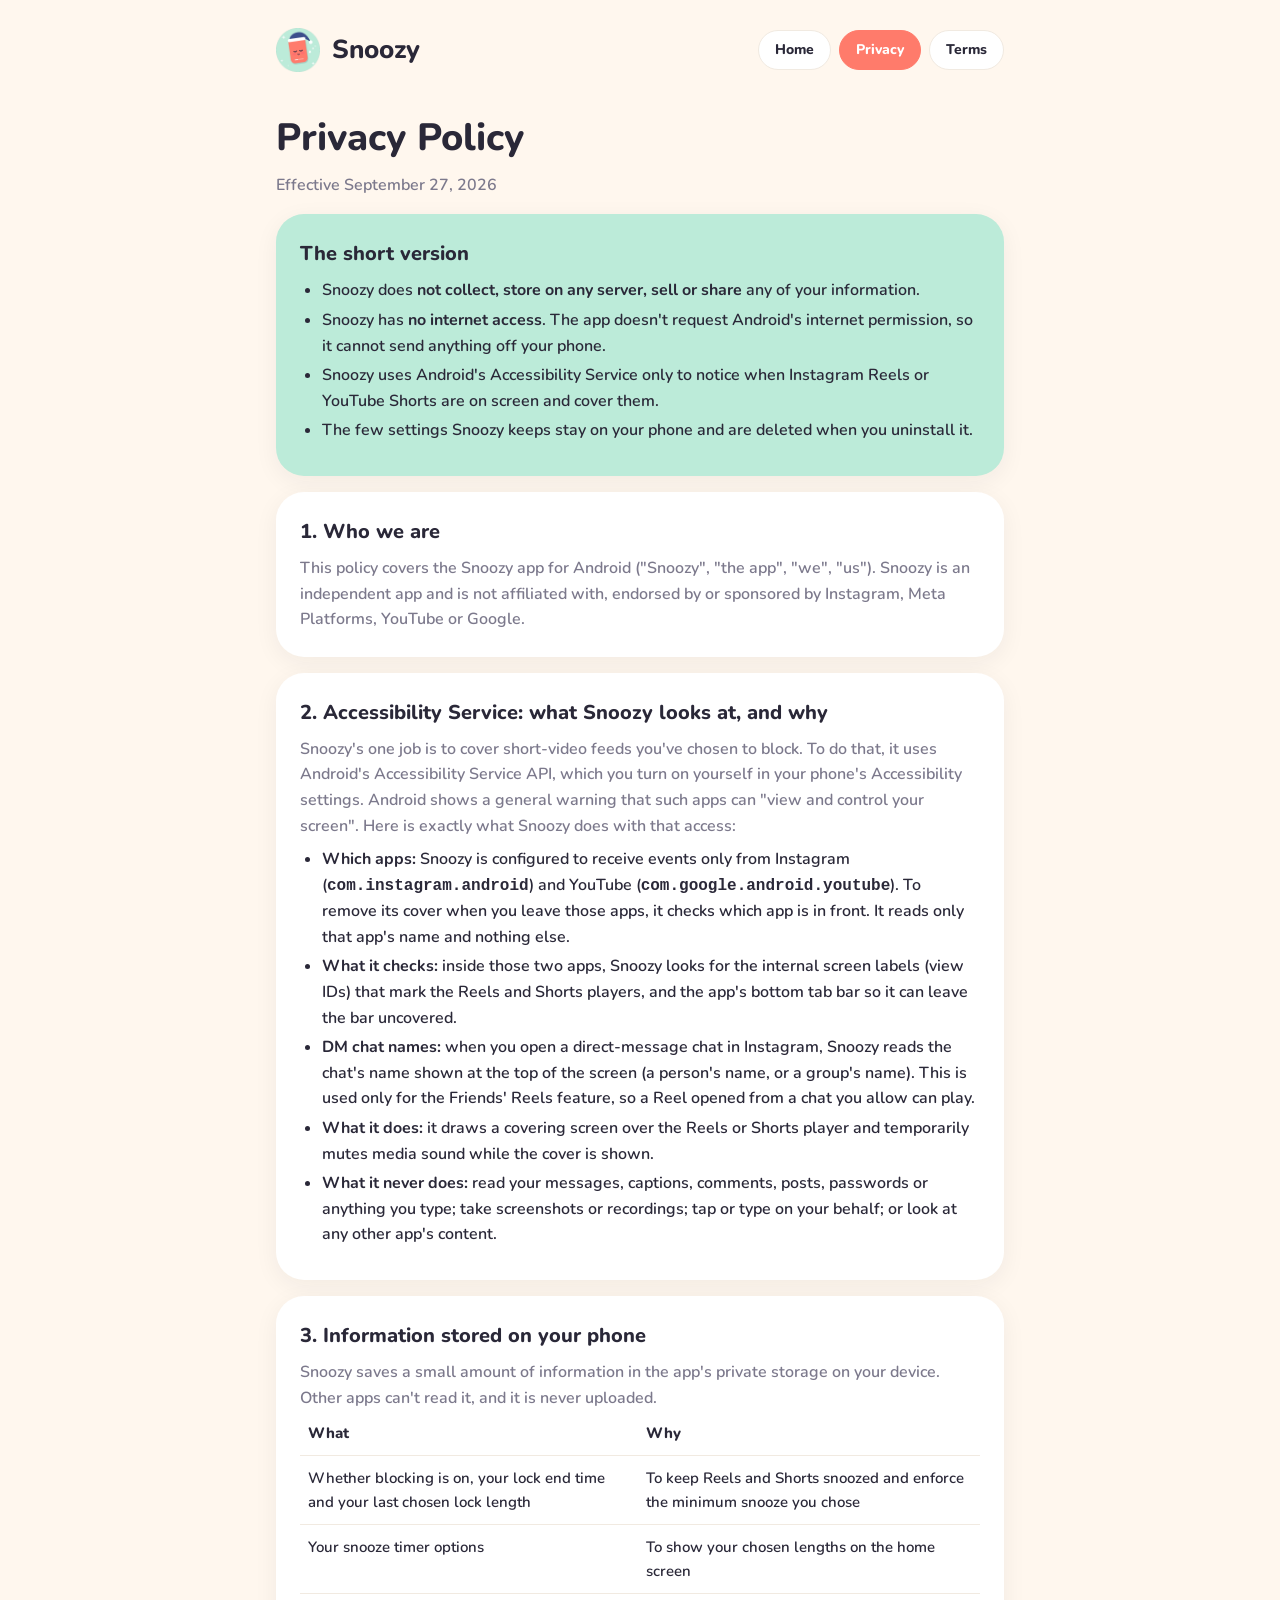
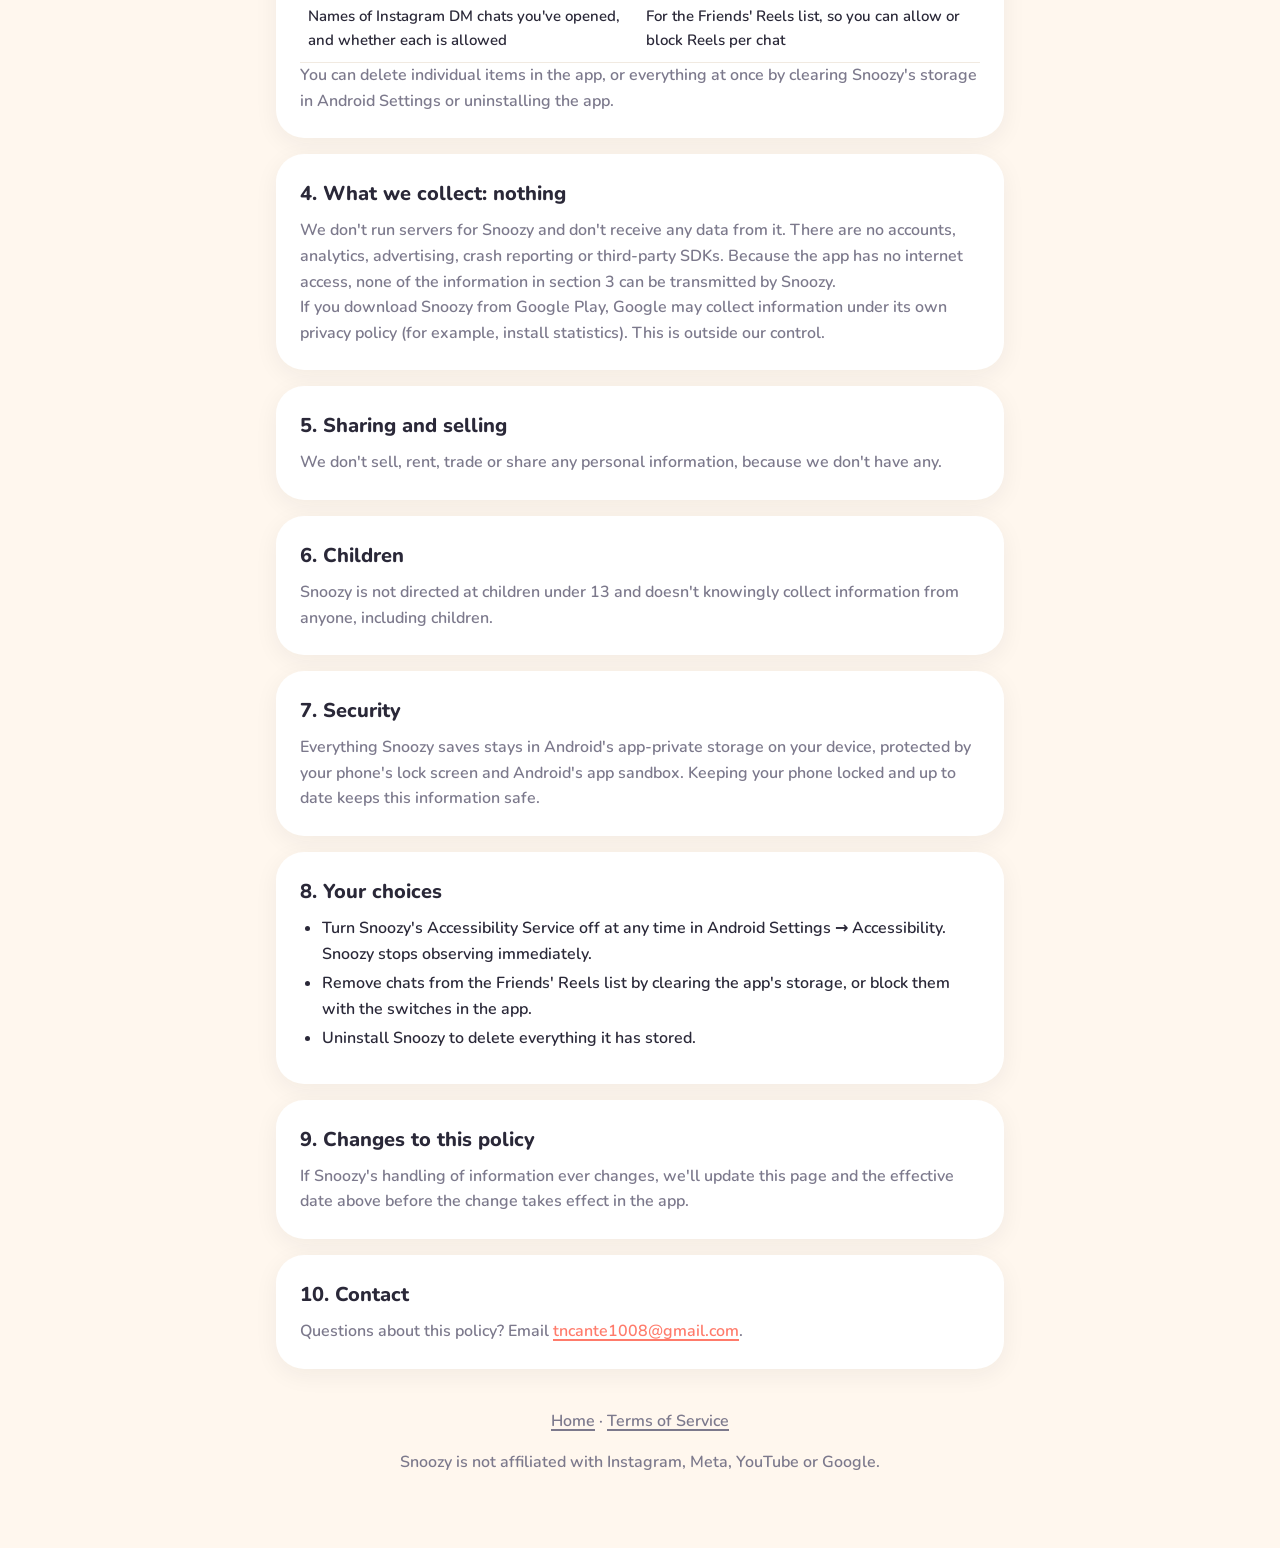
==== privacy.html @ 2c97b26f "Snoozy website: home, privacy policy, terms of service" ====
<!doctype html>
<html lang="en">
<head>
  <meta charset="utf-8">
  <meta name="viewport" content="width=device-width, initial-scale=1">
  <title>Snoozy Privacy Policy</title>
  <meta name="description" content="How Snoozy handles your information: it collects nothing and has no internet access.">
  <link rel="icon" href="snoozy_face.png">
  <link rel="preconnect" href="https://fonts.googleapis.com">
  <link rel="preconnect" href="https://fonts.gstatic.com" crossorigin>
  <link href="https://fonts.googleapis.com/css2?family=Nunito:wght@600;800&display=swap" rel="stylesheet">
  <link rel="stylesheet" href="style.css">
</head>
<body>
  <div class="wrap doc">
    <nav class="nav">
      <a class="brand" href="./"><img src="snoozy_face.png" alt="">Snoozy</a>
      <div class="links">
        <a class="pill" href="./">Home</a>
        <a class="pill" href="privacy.html" aria-current="page">Privacy</a>
        <a class="pill" href="terms.html">Terms</a>
      </div>
    </nav>

    <h1>Privacy Policy</h1>
    <p class="updated">Effective September 27, 2026</p>

    <div class="card summary">
      <h2>The short version</h2>
      <ul>
        <li>Snoozy does <strong>not collect, store on any server, sell or share</strong> any of your information.</li>
        <li>Snoozy has <strong>no internet access</strong>. The app doesn't request Android's internet permission, so it cannot send anything off your phone.</li>
        <li>Snoozy uses Android's Accessibility Service only to notice when Instagram Reels or YouTube Shorts are on screen and cover them.</li>
        <li>The few settings Snoozy keeps stay on your phone and are deleted when you uninstall it.</li>
      </ul>
    </div>

    <div class="card">
      <h2>1. Who we are</h2>
      <p>This policy covers the Snoozy app for Android ("Snoozy", "the app", "we", "us"). Snoozy is an independent app and is not affiliated with, endorsed by or sponsored by Instagram, Meta Platforms, YouTube or Google.</p>
    </div>

    <div class="card">
      <h2>2. Accessibility Service: what Snoozy looks at, and why</h2>
      <p>Snoozy's one job is to cover short-video feeds you've chosen to block. To do that, it uses Android's Accessibility Service API, which you turn on yourself in your phone's Accessibility settings. Android shows a general warning that such apps can "view and control your screen". Here is exactly what Snoozy does with that access:</p>
      <ul>
        <li><strong>Which apps:</strong> Snoozy is configured to receive events only from Instagram (<code>com.instagram.android</code>) and YouTube (<code>com.google.android.youtube</code>). To remove its cover when you leave those apps, it checks which app is in front. It reads only that app's name and nothing else.</li>
        <li><strong>What it checks:</strong> inside those two apps, Snoozy looks for the internal screen labels (view IDs) that mark the Reels and Shorts players, and the app's bottom tab bar so it can leave the bar uncovered.</li>
        <li><strong>DM chat names:</strong> when you open a direct-message chat in Instagram, Snoozy reads the chat's name shown at the top of the screen (a person's name, or a group's name). This is used only for the Friends' Reels feature, so a Reel opened from a chat you allow can play.</li>
        <li><strong>What it does:</strong> it draws a covering screen over the Reels or Shorts player and temporarily mutes media sound while the cover is shown.</li>
        <li><strong>What it never does:</strong> read your messages, captions, comments, posts, passwords or anything you type; take screenshots or recordings; tap or type on your behalf; or look at any other app's content.</li>
      </ul>
    </div>

    <div class="card">
      <h2>3. Information stored on your phone</h2>
      <p>Snoozy saves a small amount of information in the app's private storage on your device. Other apps can't read it, and it is never uploaded.</p>
      <div class="table-scroll">
        <table>
          <tr><th>What</th><th>Why</th></tr>
          <tr><td>Whether blocking is on, your lock end time and your last chosen lock length</td><td>To keep Reels and Shorts snoozed and enforce the minimum snooze you chose</td></tr>
          <tr><td>Your snooze timer options</td><td>To show your chosen lengths on the home screen</td></tr>
          <tr><td>Names of Instagram DM chats you've opened, and whether each is allowed</td><td>For the Friends' Reels list, so you can allow or block Reels per chat</td></tr>
        </table>
      </div>
      <p>You can delete individual items in the app, or everything at once by clearing Snoozy's storage in Android Settings or uninstalling the app.</p>
    </div>

    <div class="card">
      <h2>4. What we collect: nothing</h2>
      <p>We don't run servers for Snoozy and don't receive any data from it. There are no accounts, analytics, advertising, crash reporting or third-party SDKs. Because the app has no internet access, none of the information in section 3 can be transmitted by Snoozy.</p>
      <p>If you download Snoozy from Google Play, Google may collect information under its own privacy policy (for example, install statistics). This is outside our control.</p>
    </div>

    <div class="card">
      <h2>5. Sharing and selling</h2>
      <p>We don't sell, rent, trade or share any personal information, because we don't have any.</p>
    </div>

    <div class="card">
      <h2>6. Children</h2>
      <p>Snoozy is not directed at children under 13 and doesn't knowingly collect information from anyone, including children.</p>
    </div>

    <div class="card">
      <h2>7. Security</h2>
      <p>Everything Snoozy saves stays in Android's app-private storage on your device, protected by your phone's lock screen and Android's app sandbox. Keeping your phone locked and up to date keeps this information safe.</p>
    </div>

    <div class="card">
      <h2>8. Your choices</h2>
      <ul>
        <li>Turn Snoozy's Accessibility Service off at any time in Android Settings → Accessibility. Snoozy stops observing immediately.</li>
        <li>Remove chats from the Friends' Reels list by clearing the app's storage, or block them with the switches in the app.</li>
        <li>Uninstall Snoozy to delete everything it has stored.</li>
      </ul>
    </div>

    <div class="card">
      <h2>9. Changes to this policy</h2>
      <p>If Snoozy's handling of information ever changes, we'll update this page and the effective date above before the change takes effect in the app.</p>
    </div>

    <div class="card">
      <h2>10. Contact</h2>
      <p>Questions about this policy? Email <a href="mailto:tncante1008@gmail.com">tncante1008@gmail.com</a>.</p>
    </div>

    <footer>
      <p><a href="./">Home</a> · <a href="terms.html">Terms of Service</a></p>
      <p>Snoozy is not affiliated with Instagram, Meta, YouTube or Google.</p>
    </footer>
  </div>
</body>
</html>
---- style.css ----
/* Snoozy site — same palette, shapes and font as the app. */
:root {
  --cream: #FFF7EE;
  --card: #FFFFFF;
  --mint: #BCEBD9;
  --mint-deep: #6FC7A8;
  --coral: #FF7B6B;
  --coral-soft: #FFE3DD;
  --navy: #3D4F8A;
  --ink: #2A2838;
  --ink-soft: #7C798C;
  --track: #F1EAE1;
  --bg: var(--cream);
  --shadow: 0 6px 24px rgba(42, 40, 56, 0.06);
}

@media (prefers-color-scheme: dark) {
  :root:not([data-theme="light"]) {
    --bg: #1E1C2A;
    --card: #2A2838;
    --ink: #FFF7EE;
    --ink-soft: #B3AFC2;
    --track: #3A374A;
    --coral-soft: #4A3036;
    --shadow: none;
  }
}

* { box-sizing: border-box; }

html { -webkit-text-size-adjust: 100%; }

body {
  margin: 0;
  background: var(--bg);
  color: var(--ink);
  font-family: "Nunito", system-ui, -apple-system, "Segoe UI", sans-serif;
  font-weight: 600;
  line-height: 1.6;
}

a { color: var(--coral); text-decoration-thickness: 2px; text-underline-offset: 3px; }

.wrap { max-width: 760px; margin: 0 auto; padding: 28px 16px 56px; }

/* Header */
.nav {
  display: flex;
  align-items: center;
  justify-content: space-between;
  gap: 12px;
  flex-wrap: wrap;
  margin-bottom: 36px;
}
.brand {
  display: flex;
  align-items: center;
  gap: 12px;
  color: var(--ink);
  text-decoration: none;
  font-size: 26px;
  font-weight: 800;
}
.brand img { width: 44px; height: 44px; }
.links { display: flex; gap: 8px; flex-wrap: wrap; }
.pill {
  display: inline-block;
  padding: 8px 16px;
  border-radius: 999px;
  background: var(--card);
  border: 1.5px solid var(--track);
  color: var(--ink);
  font-weight: 800;
  font-size: 14px;
  text-decoration: none;
}
.pill[aria-current="page"] { background: var(--coral); border-color: var(--coral); color: #fff; }

/* Hero */
.hero { text-align: center; padding: 16px 0 8px; }
.hero img { width: 148px; height: 148px; }
.hero h1 { font-size: clamp(32px, 7vw, 48px); line-height: 1.1; margin: 20px 0 8px; font-weight: 800; }
.hero p { color: var(--ink-soft); font-size: 18px; margin: 0 auto; max-width: 480px; }
.status {
  display: inline-block;
  margin-top: 24px;
  padding: 8px 18px;
  border-radius: 999px;
  background: var(--mint);
  color: #2A2838;
  font-weight: 800;
}

/* Cards */
.card {
  background: var(--card);
  border-radius: 28px;
  padding: 24px;
  box-shadow: var(--shadow);
  margin-top: 16px;
}
.grid { display: grid; grid-template-columns: repeat(auto-fit, minmax(210px, 1fr)); gap: 12px; margin-top: 32px; }
.grid .card { margin-top: 0; }
.emoji { font-size: 28px; }
.card h3 { margin: 8px 0 4px; font-size: 18px; font-weight: 800; }
.card p { margin: 0; color: var(--ink-soft); font-size: 15px; }

/* Legal pages */
.doc h1 { font-size: clamp(28px, 6vw, 38px); margin: 0 0 4px; font-weight: 800; }
.updated { color: var(--ink-soft); margin: 0 0 8px; }
.doc h2 { font-size: 20px; margin: 0 0 8px; font-weight: 800; }
.doc p, .doc li { font-size: 16px; }
.doc ul { padding-left: 22px; margin: 8px 0; }
.doc li { margin: 4px 0; }
.summary { background: var(--mint); color: #2A2838; }
.summary h2 { color: #2A2838; }
.note {
  background: var(--coral-soft);
  border-radius: 20px;
  padding: 14px 18px;
  font-size: 15px;
}
table { width: 100%; border-collapse: collapse; font-size: 15px; }
th, td { text-align: left; padding: 10px 8px; border-bottom: 1.5px solid var(--track); vertical-align: top; }
th { font-weight: 800; }
.table-scroll { overflow-x: auto; }

footer { text-align: center; color: var(--ink-soft); font-size: 14px; margin-top: 40px; }
footer a { color: var(--ink-soft); }
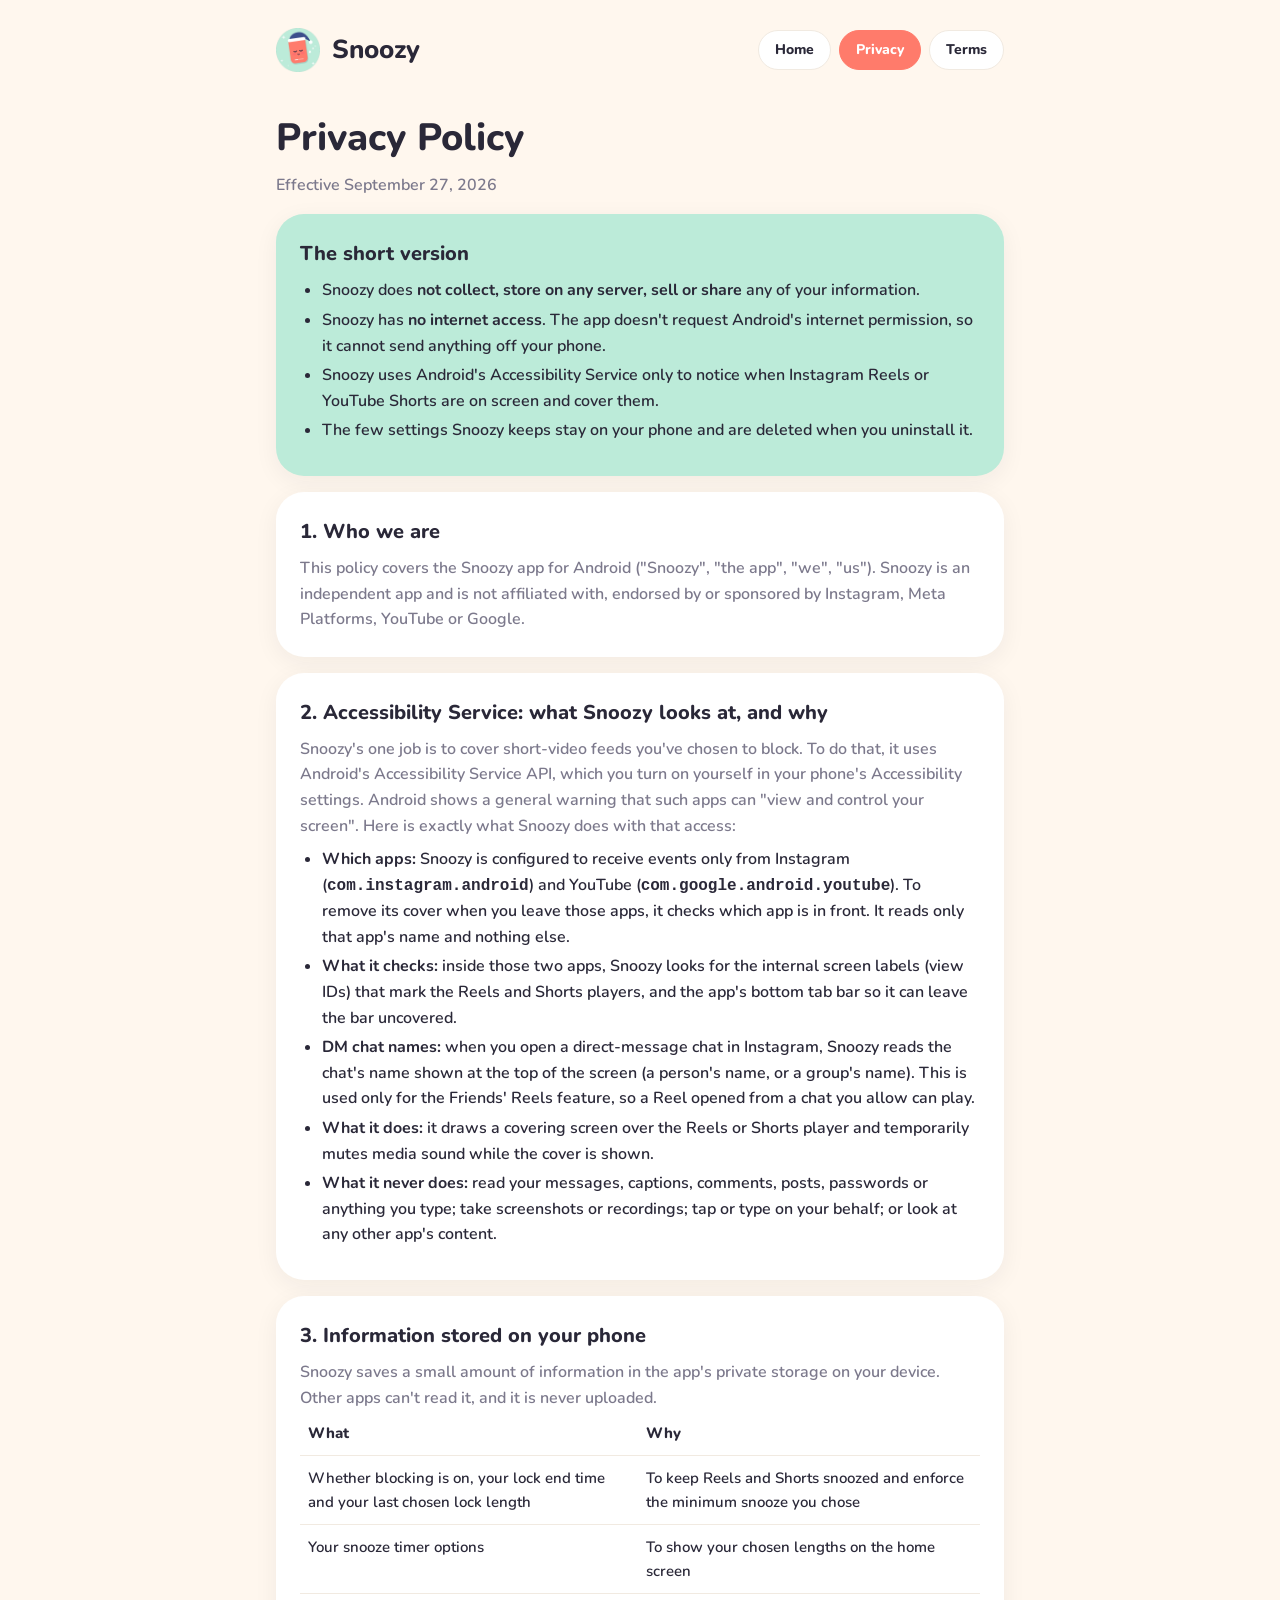
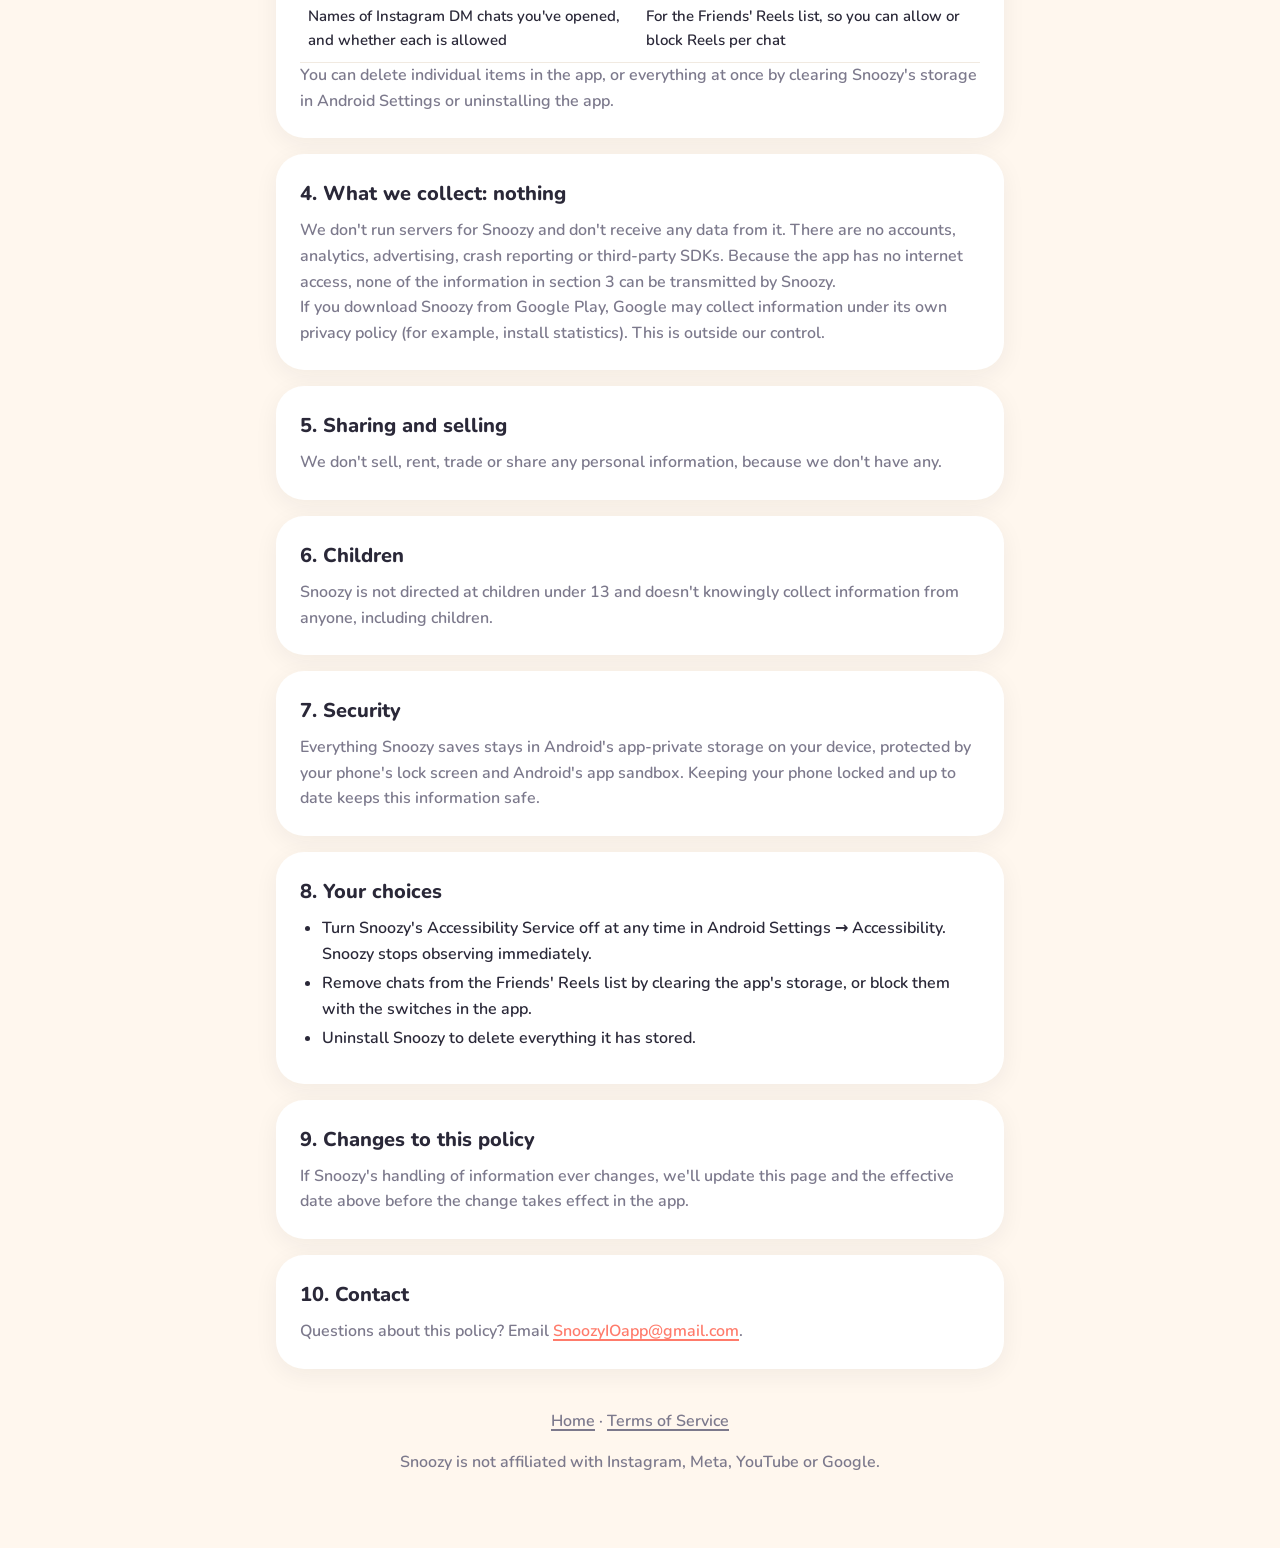
==== commit 13e2f20e: "Update contact email" ====
--- a/privacy.html
+++ b/privacy.html
@@ -103,7 +103,7 @@
 
     <div class="card">
       <h2>10. Contact</h2>
-      <p>Questions about this policy? Email <a href="mailto:tncante1008@gmail.com">tncante1008@gmail.com</a>.</p>
+      <p>Questions about this policy? Email <a href="mailto:SnoozyIOapp@gmail.com">SnoozyIOapp@gmail.com</a>.</p>
     </div>
 
     <footer>
